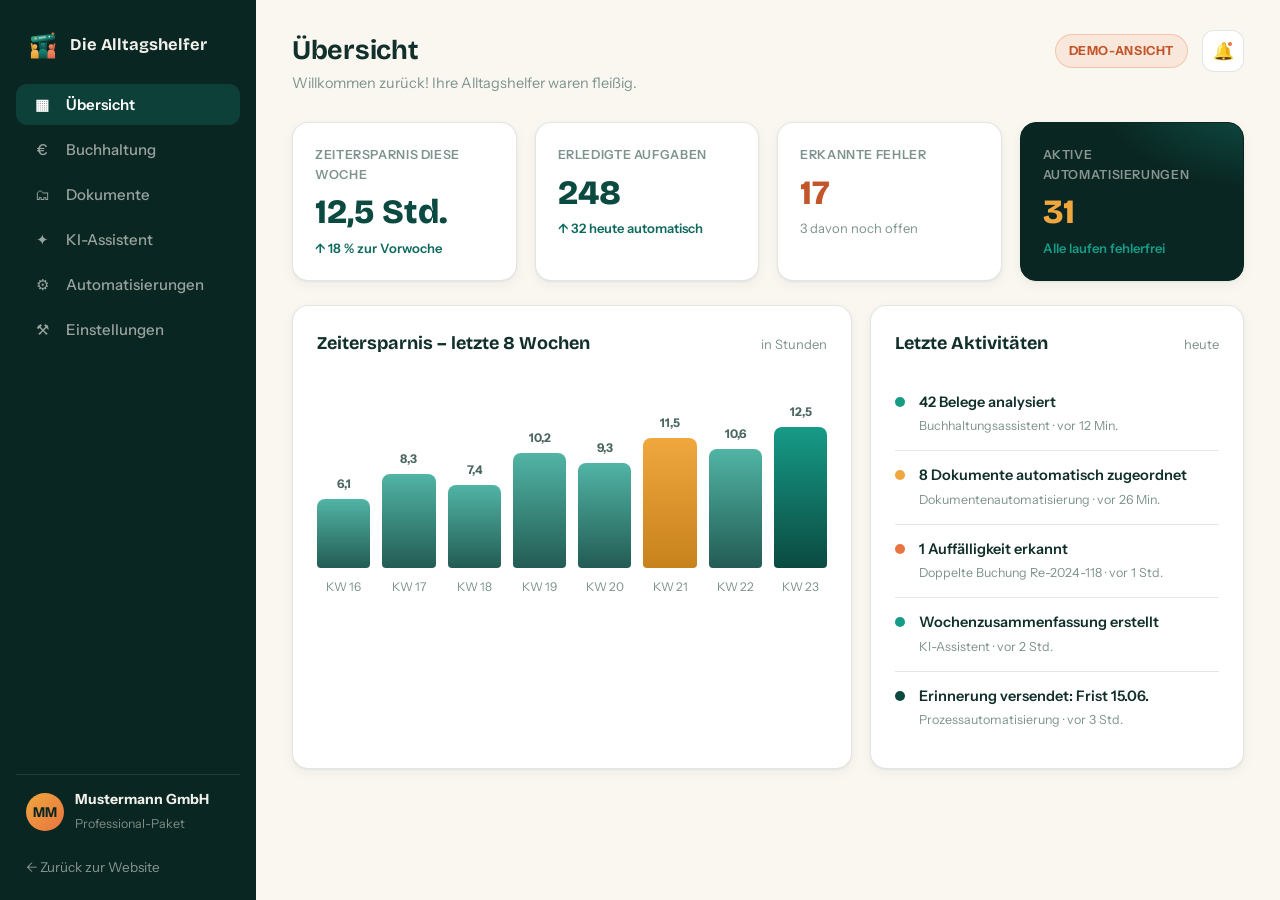
==== dashboard.html @ 6a80e9d3 "Initial commit: Premium-Website Die Alltagshelfer Landingpage (Hero, 4 Module, Branchen, Preise, Kon" ====
<!DOCTYPE html>
<html lang="de">
<head>
  <meta charset="UTF-8">
  <meta name="viewport" content="width=device-width, initial-scale=1.0">
  <title>Kundenbereich – Die Alltagshelfer</title>
  <meta name="description" content="Demo des Kundenbereichs von Die Alltagshelfer: Zeitersparnis, erledigte Aufgaben, erkannte Fehler und aktive Automatisierungen auf einen Blick.">
  <meta name="robots" content="noindex">
  <link rel="icon" type="image/svg+xml" href="assets/app-icon.svg">
  <link rel="preconnect" href="https://fonts.googleapis.com">
  <link rel="preconnect" href="https://fonts.gstatic.com" crossorigin>
  <link href="https://fonts.googleapis.com/css2?family=Bricolage+Grotesque:opsz,wght@12..96,400;12..96,600;12..96,700;12..96,800&family=Instrument+Sans:ital,wght@0,400;0,500;0,600;0,700;1,400&display=swap" rel="stylesheet">
  <link rel="stylesheet" href="css/dashboard.css">
</head>
<body>

  <div class="app">
    <!-- ====== SIDEBAR ====== -->
    <aside class="sidebar">
      <a href="index.html" class="sb-logo">
        <img src="assets/logo.svg" alt="Die Alltagshelfer Logo">
        <span>Die Alltagshelfer</span>
      </a>

      <nav class="sb-nav" aria-label="Dashboard-Navigation">
        <button class="sb-link active" data-view="uebersicht"><span class="sb-ic">▦</span> Übersicht</button>
        <button class="sb-link" data-view="buchhaltung"><span class="sb-ic">€</span> Buchhaltung</button>
        <button class="sb-link" data-view="dokumente"><span class="sb-ic">🗂</span> Dokumente</button>
        <button class="sb-link" data-view="assistent"><span class="sb-ic">✦</span> KI-Assistent</button>
        <button class="sb-link" data-view="automatisierungen"><span class="sb-ic">⚙</span> Automatisierungen</button>
        <button class="sb-link" data-view="einstellungen"><span class="sb-ic">⚒</span> Einstellungen</button>
      </nav>

      <div class="sb-footer">
        <div class="sb-user">
          <span class="sb-avatar">MM</span>
          <div>
            <strong>Mustermann GmbH</strong>
            <small>Professional-Paket</small>
          </div>
        </div>
        <a href="index.html" class="sb-back">← Zurück zur Website</a>
      </div>
    </aside>

    <!-- ====== MAIN ====== -->
    <main class="main">
      <header class="topbar">
        <div>
          <h1 id="viewTitle">Übersicht</h1>
          <p class="topbar-sub">Willkommen zurück! Ihre Alltagshelfer waren fleißig.</p>
        </div>
        <div class="topbar-right">
          <span class="demo-badge">Demo-Ansicht</span>
          <button class="btn-icon" title="Benachrichtigungen">🔔<i class="notif-dot"></i></button>
        </div>
      </header>

      <!-- ===== VIEW: ÜBERSICHT ===== -->
      <section class="view active" id="view-uebersicht">
        <div class="stats-grid">
          <div class="stat-card">
            <div class="stat-label">Zeitersparnis diese Woche</div>
            <div class="stat-value" data-count="12.5" data-decimals="1" data-suffix=" Std.">0 Std.</div>
            <div class="stat-trend up">↑ 18 % zur Vorwoche</div>
          </div>
          <div class="stat-card">
            <div class="stat-label">Erledigte Aufgaben</div>
            <div class="stat-value" data-count="248" data-suffix="">0</div>
            <div class="stat-trend up">↑ 32 heute automatisch</div>
          </div>
          <div class="stat-card">
            <div class="stat-label">Erkannte Fehler</div>
            <div class="stat-value warn" data-count="17" data-suffix="">0</div>
            <div class="stat-trend">3 davon noch offen</div>
          </div>
          <div class="stat-card dark">
            <div class="stat-label">Aktive Automatisierungen</div>
            <div class="stat-value" data-count="31" data-suffix="">0</div>
            <div class="stat-trend up">Alle laufen fehlerfrei</div>
          </div>
        </div>

        <div class="panel-grid">
          <div class="panel">
            <div class="panel-head">
              <h2>Zeitersparnis – letzte 8 Wochen</h2>
              <span class="panel-meta">in Stunden</span>
            </div>
            <div class="chart" role="img" aria-label="Balkendiagramm der wöchentlichen Zeitersparnis">
              <div class="chart-bar" style="--h: 38%"><span>6,1</span></div>
              <div class="chart-bar" style="--h: 52%"><span>8,3</span></div>
              <div class="chart-bar" style="--h: 46%"><span>7,4</span></div>
              <div class="chart-bar" style="--h: 64%"><span>10,2</span></div>
              <div class="chart-bar" style="--h: 58%"><span>9,3</span></div>
              <div class="chart-bar accent" style="--h: 72%"><span>11,5</span></div>
              <div class="chart-bar" style="--h: 66%"><span>10,6</span></div>
              <div class="chart-bar strong" style="--h: 78%"><span>12,5</span></div>
            </div>
            <div class="chart-labels">
              <span>KW 16</span><span>KW 17</span><span>KW 18</span><span>KW 19</span>
              <span>KW 20</span><span>KW 21</span><span>KW 22</span><span>KW 23</span>
            </div>
          </div>

          <div class="panel">
            <div class="panel-head">
              <h2>Letzte Aktivitäten</h2>
              <span class="panel-meta">heute</span>
            </div>
            <ul class="activity">
              <li><i class="a-dot teal"></i><div><strong>42 Belege analysiert</strong><small>Buchhaltungsassistent · vor 12 Min.</small></div></li>
              <li><i class="a-dot amber"></i><div><strong>8 Dokumente automatisch zugeordnet</strong><small>Dokumentenautomatisierung · vor 26 Min.</small></div></li>
              <li><i class="a-dot coral"></i><div><strong>1 Auffälligkeit erkannt</strong><small>Doppelte Buchung Re-2024-118 · vor 1 Std.</small></div></li>
              <li><i class="a-dot teal"></i><div><strong>Wochenzusammenfassung erstellt</strong><small>KI-Assistent · vor 2 Std.</small></div></li>
              <li><i class="a-dot deep"></i><div><strong>Erinnerung versendet: Frist 15.06.</strong><small>Prozessautomatisierung · vor 3 Std.</small></div></li>
            </ul>
          </div>
        </div>
      </section>

      <!-- ===== VIEW: BUCHHALTUNG ===== -->
      <section class="view" id="view-buchhaltung">
        <div class="view-intro">
          <p>Ihr KI-Buchhaltungsassistent hat <strong>312 Buchungen</strong> analysiert. 3 Auffälligkeiten warten auf Ihre Prüfung.</p>
          <button class="btn-sm">CSV importieren</button>
        </div>
        <div class="panel">
          <div class="panel-head">
            <h2>Auffälligkeiten</h2>
            <span class="panel-meta">3 offen</span>
          </div>
          <table class="data-table">
            <thead>
              <tr><th>Beleg</th><th>Hinweis</th><th>Betrag</th><th>Status</th></tr>
            </thead>
            <tbody>
              <tr><td>Re-2024-118</td><td>Mögliche Doppelbuchung</td><td>1.240,00 €</td><td><span class="tag tag-coral">Offen</span></td></tr>
              <tr><td>Re-2024-097</td><td>Ungewöhnlich hoher Betrag</td><td>8.900,00 €</td><td><span class="tag tag-coral">Offen</span></td></tr>
              <tr><td>Beleg fehlt</td><td>Buchung ohne Belegzuordnung</td><td>312,50 €</td><td><span class="tag tag-amber">Prüfen</span></td></tr>
              <tr><td>Re-2024-101</td><td>Konto automatisch korrigiert</td><td>89,00 €</td><td><span class="tag tag-teal">Erledigt</span></td></tr>
              <tr><td>Re-2024-095</td><td>Skonto-Hinweis erstellt</td><td>2.150,00 €</td><td><span class="tag tag-teal">Erledigt</span></td></tr>
            </tbody>
          </table>
          <p class="panel-note">Hinweis: Unterstützung für Ihre Verwaltung – keine Steuerberatung. Export für den Steuerberater jederzeit möglich.</p>
        </div>
      </section>

      <!-- ===== VIEW: DOKUMENTE ===== -->
      <section class="view" id="view-dokumente">
        <div class="view-intro">
          <p><strong>1.842 Dokumente</strong> in der digitalen Ablage. 8 wurden heute automatisch zugeordnet.</p>
          <button class="btn-sm">Dokument hochladen</button>
        </div>
        <div class="panel">
          <div class="panel-head">
            <h2>Zuletzt verarbeitet</h2>
            <span class="panel-meta">automatisch sortiert</span>
          </div>
          <table class="data-table">
            <thead>
              <tr><th>Dokument</th><th>Kategorie</th><th>Eingang</th><th>Erinnerung</th></tr>
            </thead>
            <tbody>
              <tr><td>📄 Rechnung_Stadtwerke_Mai.pdf</td><td><span class="tag tag-teal">Rechnung</span></td><td>heute, 09:12</td><td>Zahlung bis 24.06.</td></tr>
              <tr><td>📄 Vertrag_Wartung_2026.pdf</td><td><span class="tag tag-amber">Vertrag</span></td><td>heute, 08:45</td><td>Kündigungsfrist 30.09.</td></tr>
              <tr><td>📄 Angebot_Mueller_GmbH.pdf</td><td><span class="tag tag-deep">Angebot</span></td><td>gestern</td><td>Nachfassen am 18.06.</td></tr>
              <tr><td>📄 Lieferschein_4471.pdf</td><td><span class="tag tag-teal">Lieferschein</span></td><td>gestern</td><td>–</td></tr>
            </tbody>
          </table>
        </div>
      </section>

      <!-- ===== VIEW: KI-ASSISTENT ===== -->
      <section class="view" id="view-assistent">
        <div class="panel chat-panel">
          <div class="panel-head">
            <h2>KI-Unternehmensassistent</h2>
            <span class="panel-meta online">● online</span>
          </div>
          <div class="chat" id="chatLog">
            <div class="msg bot">Guten Morgen! Ich habe Ihre Wochenzusammenfassung vorbereitet. Womit kann ich helfen?</div>
            <div class="msg user">Wie viele offene Rechnungen haben wir aktuell?</div>
            <div class="msg bot">Aktuell sind <strong>7 Rechnungen offen</strong> mit einem Gesamtbetrag von <strong>14.230 €</strong>. Zwei davon überschreiten das Zahlungsziel diese Woche – soll ich Erinnerungen vorbereiten?</div>
          </div>
          <form class="chat-input" id="chatForm">
            <input type="text" id="chatText" placeholder="Frage stellen, z. B. „Fasse die Woche zusammen“ …" autocomplete="off">
            <button type="submit" class="btn-sm">Senden</button>
          </form>
        </div>
      </section>

      <!-- ===== VIEW: AUTOMATISIERUNGEN ===== -->
      <section class="view" id="view-automatisierungen">
        <div class="view-intro">
          <p><strong>31 Automatisierungen aktiv.</strong> Zuletzt ausgeführt: vor 4 Minuten.</p>
          <button class="btn-sm">Neue Automatisierung</button>
        </div>
        <div class="panel">
          <ul class="auto-list">
            <li>
              <div><strong>Eingangsrechnungen erfassen &amp; zuordnen</strong><small>läuft täglich, 6:00 Uhr · zuletzt: 42 Belege</small></div>
              <button class="switch on" role="switch" aria-checked="true" aria-label="Automatisierung umschalten"></button>
            </li>
            <li>
              <div><strong>Zahlungserinnerungen vorbereiten</strong><small>läuft wöchentlich, montags · zuletzt: 3 Entwürfe</small></div>
              <button class="switch on" role="switch" aria-checked="true" aria-label="Automatisierung umschalten"></button>
            </li>
            <li>
              <div><strong>Wochenbericht für Geschäftsführung</strong><small>läuft freitags, 16:00 Uhr</small></div>
              <button class="switch on" role="switch" aria-checked="true" aria-label="Automatisierung umschalten"></button>
            </li>
            <li>
              <div><strong>Fristen-Überwachung Verträge</strong><small>läuft täglich · nächste Frist: 24.06.</small></div>
              <button class="switch on" role="switch" aria-checked="true" aria-label="Automatisierung umschalten"></button>
            </li>
            <li>
              <div><strong>Urlaubsanträge vorsortieren</strong><small>pausiert</small></div>
              <button class="switch" role="switch" aria-checked="false" aria-label="Automatisierung umschalten"></button>
            </li>
          </ul>
        </div>
      </section>

      <!-- ===== VIEW: EINSTELLUNGEN ===== -->
      <section class="view" id="view-einstellungen">
        <div class="panel">
          <div class="panel-head"><h2>Konto &amp; Paket</h2></div>
          <div class="settings-rows">
            <div class="s-row"><span>Unternehmen</span><strong>Mustermann GmbH</strong></div>
            <div class="s-row"><span>Paket</span><strong>Professional · 299 €/Monat</strong></div>
            <div class="s-row"><span>Nutzer</span><strong>4 von 10 aktiv</strong></div>
            <div class="s-row"><span>Datenstandort</span><strong>Deutschland 🇩🇪</strong></div>
            <div class="s-row"><span>Benachrichtigungen</span><strong>E-Mail, täglich 8:00 Uhr</strong></div>
          </div>
          <p class="panel-note">Dies ist eine Demo-Ansicht. In der echten Anwendung verwalten Sie hier Nutzer, Rechnungen und Integrationen.</p>
        </div>
      </section>
    </main>
  </div>

  <script src="js/dashboard.js"></script>
</body>
</html>
---- css/dashboard.css ----
/* ============================================================
   DIE ALLTAGSHELFER — Kundenbereich (Dashboard-Demo)
   ============================================================ */

:root {
  --paper: #FAF7F1;
  --paper-2: #F2EDE4;
  --card: #FFFFFF;
  --ink: #12302B;
  --ink-soft: #4A6660;
  --ink-faint: #7E938E;
  --teal: #0F6A5E;
  --teal-bright: #169B87;
  --teal-deep: #0B4A41;
  --dark: #0A2622;
  --dark-2: #0E332D;
  --amber: #EFA73E;
  --coral: #E8743F;
  --line: rgba(18, 48, 43, 0.12);
  --font-display: "Bricolage Grotesque", Georgia, serif;
  --font-body: "Instrument Sans", "Segoe UI", sans-serif;
  --radius: 16px;
  --shadow-sm: 0 1px 2px rgba(18,48,43,0.06), 0 4px 12px rgba(18,48,43,0.05);
}

* { margin: 0; padding: 0; box-sizing: border-box; }

body {
  font-family: var(--font-body);
  background: var(--paper);
  color: var(--ink);
  font-size: 15.5px;
  line-height: 1.55;
  -webkit-font-smoothing: antialiased;
}

img, svg { display: block; max-width: 100%; }
a { color: inherit; text-decoration: none; }
button { font-family: inherit; cursor: pointer; }

.app {
  display: grid;
  grid-template-columns: 256px 1fr;
  min-height: 100vh;
}

/* ---------- Sidebar ---------- */
.sidebar {
  background: var(--dark);
  color: #F2F0EA;
  display: flex;
  flex-direction: column;
  padding: 22px 16px;
  position: sticky;
  top: 0;
  height: 100vh;
}
.sb-logo {
  display: flex;
  align-items: center;
  gap: 10px;
  font-family: var(--font-display);
  font-weight: 700;
  font-size: 16.5px;
  padding: 6px 10px 22px;
}
.sb-logo img { width: 34px; height: 34px; }

.sb-nav { display: flex; flex-direction: column; gap: 4px; }
.sb-link {
  display: flex;
  align-items: center;
  gap: 12px;
  width: 100%;
  text-align: left;
  background: none;
  border: none;
  color: rgba(242, 240, 234, 0.62);
  font-size: 15px;
  font-weight: 500;
  padding: 11px 14px;
  border-radius: 11px;
  transition: background 0.2s ease, color 0.2s ease;
}
.sb-link:hover { background: rgba(255,255,255,0.06); color: #F2F0EA; }
.sb-link.active {
  background: rgba(22, 155, 135, 0.22);
  color: #FFFFFF;
  font-weight: 600;
}
.sb-ic {
  width: 24px;
  display: inline-flex;
  justify-content: center;
  font-size: 15px;
  flex: none;
}

.sb-footer { margin-top: auto; }
.sb-user {
  display: flex;
  align-items: center;
  gap: 11px;
  padding: 14px 10px;
  border-top: 1px solid rgba(255,255,255,0.10);
}
.sb-avatar {
  width: 38px; height: 38px;
  border-radius: 50%;
  background: linear-gradient(135deg, var(--amber), var(--coral));
  color: var(--dark);
  font-weight: 700;
  font-size: 13.5px;
  display: flex;
  align-items: center;
  justify-content: center;
  flex: none;
}
.sb-user strong { display: block; font-size: 14px; }
.sb-user small { color: rgba(242,240,234,0.5); font-size: 12.5px; }
.sb-back {
  display: block;
  font-size: 13.5px;
  color: rgba(242,240,234,0.55);
  padding: 8px 10px 0;
  transition: color 0.2s;
}
.sb-back:hover { color: var(--amber); }

/* ---------- Main / Topbar ---------- */
.main { padding: 30px 36px 48px; min-width: 0; }
.topbar {
  display: flex;
  justify-content: space-between;
  align-items: flex-start;
  gap: 20px;
  margin-bottom: 28px;
}
.topbar h1 {
  font-family: var(--font-display);
  font-size: 27px;
  font-weight: 700;
  letter-spacing: -0.01em;
}
.topbar-sub { color: var(--ink-faint); font-size: 14.5px; }
.topbar-right { display: flex; align-items: center; gap: 14px; }
.demo-badge {
  font-size: 12.5px;
  font-weight: 700;
  letter-spacing: 0.05em;
  text-transform: uppercase;
  color: #C2552A;
  background: rgba(232, 116, 63, 0.12);
  border: 1px solid rgba(232, 116, 63, 0.30);
  padding: 6px 13px;
  border-radius: 999px;
}
.btn-icon {
  position: relative;
  width: 42px; height: 42px;
  border-radius: 12px;
  border: 1px solid var(--line);
  background: var(--card);
  font-size: 17px;
}
.notif-dot {
  position: absolute;
  top: 9px; right: 9px;
  width: 8px; height: 8px;
  border-radius: 50%;
  background: var(--coral);
  border: 2px solid #fff;
}

/* ---------- Views ---------- */
.view { display: none; animation: view-in 0.35s ease; }
.view.active { display: block; }
@keyframes view-in {
  from { opacity: 0; transform: translateY(10px); }
  to { opacity: 1; transform: none; }
}

.view-intro {
  display: flex;
  justify-content: space-between;
  align-items: center;
  gap: 18px;
  flex-wrap: wrap;
  margin-bottom: 20px;
  color: var(--ink-soft);
}
.btn-sm {
  background: linear-gradient(135deg, var(--teal-bright), var(--teal-deep));
  color: #fff;
  border: none;
  font-size: 14px;
  font-weight: 600;
  padding: 10px 20px;
  border-radius: 999px;
  transition: transform 0.2s ease, box-shadow 0.2s ease;
}
.btn-sm:hover { transform: translateY(-1px); box-shadow: 0 6px 18px rgba(11,74,65,0.3); }

/* ---------- Stat-Karten ---------- */
.stats-grid {
  display: grid;
  grid-template-columns: repeat(4, 1fr);
  gap: 18px;
  margin-bottom: 24px;
}
.stat-card {
  background: var(--card);
  border: 1px solid var(--line);
  border-radius: var(--radius);
  padding: 22px;
  box-shadow: var(--shadow-sm);
}
.stat-card.dark {
  background: radial-gradient(280px 160px at 110% -20%, rgba(22,155,135,0.4), transparent 60%), var(--dark);
  border-color: var(--dark);
  color: #F2F0EA;
}
.stat-label {
  font-size: 12.5px;
  font-weight: 600;
  letter-spacing: 0.05em;
  text-transform: uppercase;
  color: var(--ink-faint);
  margin-bottom: 10px;
}
.stat-card.dark .stat-label { color: rgba(242,240,234,0.55); }
.stat-value {
  font-family: var(--font-display);
  font-size: 34px;
  font-weight: 800;
  color: var(--teal-deep);
  line-height: 1.05;
}
.stat-card.dark .stat-value { color: var(--amber); }
.stat-value.warn { color: #C2552A; }
.stat-trend { font-size: 13px; color: var(--ink-faint); margin-top: 8px; }
.stat-trend.up { color: var(--teal); font-weight: 600; }
.stat-card.dark .stat-trend.up { color: var(--teal-bright); }

/* ---------- Panels ---------- */
.panel-grid {
  display: grid;
  grid-template-columns: 1.5fr 1fr;
  gap: 18px;
}
.panel {
  background: var(--card);
  border: 1px solid var(--line);
  border-radius: var(--radius);
  padding: 24px;
  box-shadow: var(--shadow-sm);
}
.panel-head {
  display: flex;
  justify-content: space-between;
  align-items: baseline;
  gap: 16px;
  margin-bottom: 20px;
}
.panel-head h2 {
  font-family: var(--font-display);
  font-size: 18px;
  font-weight: 700;
}
.panel-meta { font-size: 13px; color: var(--ink-faint); }
.panel-meta.online { color: var(--teal); font-weight: 600; }
.panel-note {
  font-size: 12.5px;
  color: var(--ink-faint);
  margin-top: 16px;
  padding-top: 14px;
  border-top: 1px dashed var(--line);
}

/* ---------- Chart ---------- */
.chart {
  display: flex;
  align-items: flex-end;
  gap: 12px;
  height: 190px;
  padding-top: 10px;
}
.chart-bar {
  flex: 1;
  height: var(--h);
  background: linear-gradient(180deg, rgba(22,155,135,0.75), rgba(11,74,65,0.9));
  border-radius: 8px 8px 4px 4px;
  position: relative;
  transform-origin: bottom;
  animation: bar-grow 0.8s cubic-bezier(.22,1,.36,1) backwards;
  transition: filter 0.2s ease;
}
.chart-bar:hover { filter: brightness(1.12); }
.chart-bar:nth-child(2) { animation-delay: 0.06s; }
.chart-bar:nth-child(3) { animation-delay: 0.12s; }
.chart-bar:nth-child(4) { animation-delay: 0.18s; }
.chart-bar:nth-child(5) { animation-delay: 0.24s; }
.chart-bar:nth-child(6) { animation-delay: 0.30s; }
.chart-bar:nth-child(7) { animation-delay: 0.36s; }
.chart-bar:nth-child(8) { animation-delay: 0.42s; }
.chart-bar.accent { background: linear-gradient(180deg, var(--amber), #C8821C); }
.chart-bar.strong { background: linear-gradient(180deg, var(--teal-bright), var(--teal-deep)); }
@keyframes bar-grow { from { transform: scaleY(0); } }
.chart-bar span {
  position: absolute;
  top: -24px;
  left: 50%;
  transform: translateX(-50%);
  font-size: 12px;
  font-weight: 700;
  color: var(--ink-soft);
}
.chart-labels {
  display: flex;
  gap: 12px;
  margin-top: 10px;
}
.chart-labels span {
  flex: 1;
  text-align: center;
  font-size: 12px;
  color: var(--ink-faint);
}

/* ---------- Aktivitäten ---------- */
.activity { list-style: none; display: flex; flex-direction: column; }
.activity li {
  display: flex;
  gap: 14px;
  align-items: flex-start;
  padding: 13px 0;
}
.activity li + li { border-top: 1px solid var(--line); }
.a-dot {
  width: 10px; height: 10px;
  border-radius: 50%;
  margin-top: 6px;
  flex: none;
}
.a-dot.teal { background: var(--teal-bright); }
.a-dot.amber { background: var(--amber); }
.a-dot.coral { background: var(--coral); }
.a-dot.deep { background: var(--teal-deep); }
.activity strong { display: block; font-size: 14.5px; font-weight: 600; }
.activity small { color: var(--ink-faint); font-size: 12.5px; }

/* ---------- Tabellen ---------- */
.data-table {
  width: 100%;
  border-collapse: collapse;
  font-size: 14.5px;
}
.data-table th {
  text-align: left;
  font-size: 12px;
  font-weight: 700;
  letter-spacing: 0.06em;
  text-transform: uppercase;
  color: var(--ink-faint);
  padding: 0 14px 12px 0;
  border-bottom: 1px solid var(--line);
}
.data-table td {
  padding: 13px 14px 13px 0;
  border-bottom: 1px solid var(--line);
  color: var(--ink-soft);
}
.data-table tr:last-child td { border-bottom: none; }
.data-table td:first-child { font-weight: 600; color: var(--ink); }
.tag {
  font-size: 12px;
  font-weight: 700;
  padding: 4px 11px;
  border-radius: 999px;
  white-space: nowrap;
}
.tag-teal { background: rgba(15,106,94,0.10); color: var(--teal); }
.tag-amber { background: rgba(239,167,62,0.16); color: #B0741A; }
.tag-coral { background: rgba(232,116,63,0.13); color: #C2552A; }
.tag-deep { background: rgba(10,38,34,0.08); color: var(--dark-2); }

/* ---------- Chat ---------- */
.chat-panel { max-width: 760px; }
.chat {
  display: flex;
  flex-direction: column;
  gap: 12px;
  min-height: 280px;
  max-height: 420px;
  overflow-y: auto;
  padding: 4px 2px 16px;
}
.msg {
  max-width: 82%;
  padding: 12px 17px;
  border-radius: 16px;
  font-size: 14.5px;
  animation: view-in 0.3s ease;
}
.msg.bot {
  background: var(--paper-2);
  border: 1px solid var(--line);
  border-bottom-left-radius: 5px;
  align-self: flex-start;
}
.msg.user {
  background: linear-gradient(135deg, var(--teal-bright), var(--teal-deep));
  color: #fff;
  border-bottom-right-radius: 5px;
  align-self: flex-end;
}
.chat-input {
  display: flex;
  gap: 10px;
  padding-top: 14px;
  border-top: 1px solid var(--line);
}
.chat-input input {
  flex: 1;
  font-family: var(--font-body);
  font-size: 14.5px;
  padding: 12px 16px;
  border: 1.5px solid var(--line);
  border-radius: 999px;
  background: var(--paper);
  outline: none;
  transition: border-color 0.2s, box-shadow 0.2s;
}
.chat-input input:focus {
  border-color: var(--teal);
  box-shadow: 0 0 0 4px rgba(15,106,94,0.10);
}

/* ---------- Automatisierungen ---------- */
.auto-list { list-style: none; }
.auto-list li {
  display: flex;
  justify-content: space-between;
  align-items: center;
  gap: 18px;
  padding: 16px 0;
}
.auto-list li + li { border-top: 1px solid var(--line); }
.auto-list strong { display: block; font-size: 15px; }
.auto-list small { color: var(--ink-faint); font-size: 13px; }
.switch {
  width: 46px; height: 26px;
  border-radius: 999px;
  border: none;
  background: var(--line);
  position: relative;
  flex: none;
  transition: background 0.25s ease;
}
.switch::after {
  content: "";
  position: absolute;
  top: 3px; left: 3px;
  width: 20px; height: 20px;
  border-radius: 50%;
  background: #fff;
  box-shadow: 0 1px 4px rgba(0,0,0,0.25);
  transition: transform 0.25s cubic-bezier(.34,1.56,.64,1);
}
.switch.on { background: var(--teal-bright); }
.switch.on::after { transform: translateX(20px); }

/* ---------- Einstellungen ---------- */
.settings-rows { display: flex; flex-direction: column; }
.s-row {
  display: flex;
  justify-content: space-between;
  gap: 20px;
  padding: 14px 0;
  font-size: 15px;
}
.s-row + .s-row { border-top: 1px solid var(--line); }
.s-row span { color: var(--ink-faint); }

/* ---------- Responsive ---------- */
@media (max-width: 980px) {
  .stats-grid { grid-template-columns: 1fr 1fr; }
  .panel-grid { grid-template-columns: 1fr; }
}
@media (max-width: 760px) {
  .app { grid-template-columns: 1fr; }
  .sidebar {
    position: static;
    height: auto;
    flex-direction: row;
    align-items: center;
    flex-wrap: wrap;
    gap: 6px;
    padding: 14px;
  }
  .sb-logo { padding: 0 8px 0 0; }
  .sb-logo span { display: none; }
  .sb-nav {
    flex-direction: row;
    flex-wrap: wrap;
    gap: 4px;
  }
  .sb-link { padding: 8px 12px; font-size: 13.5px; }
  .sb-ic { display: none; }
  .sb-footer { display: none; }
  .main { padding: 22px 16px 40px; }
  .stats-grid { grid-template-columns: 1fr; }
  .chart { gap: 6px; height: 150px; }
  .chart-bar span { font-size: 10px; }
  .data-table { font-size: 13px; }
  .data-table th, .data-table td { padding-right: 8px; }
}
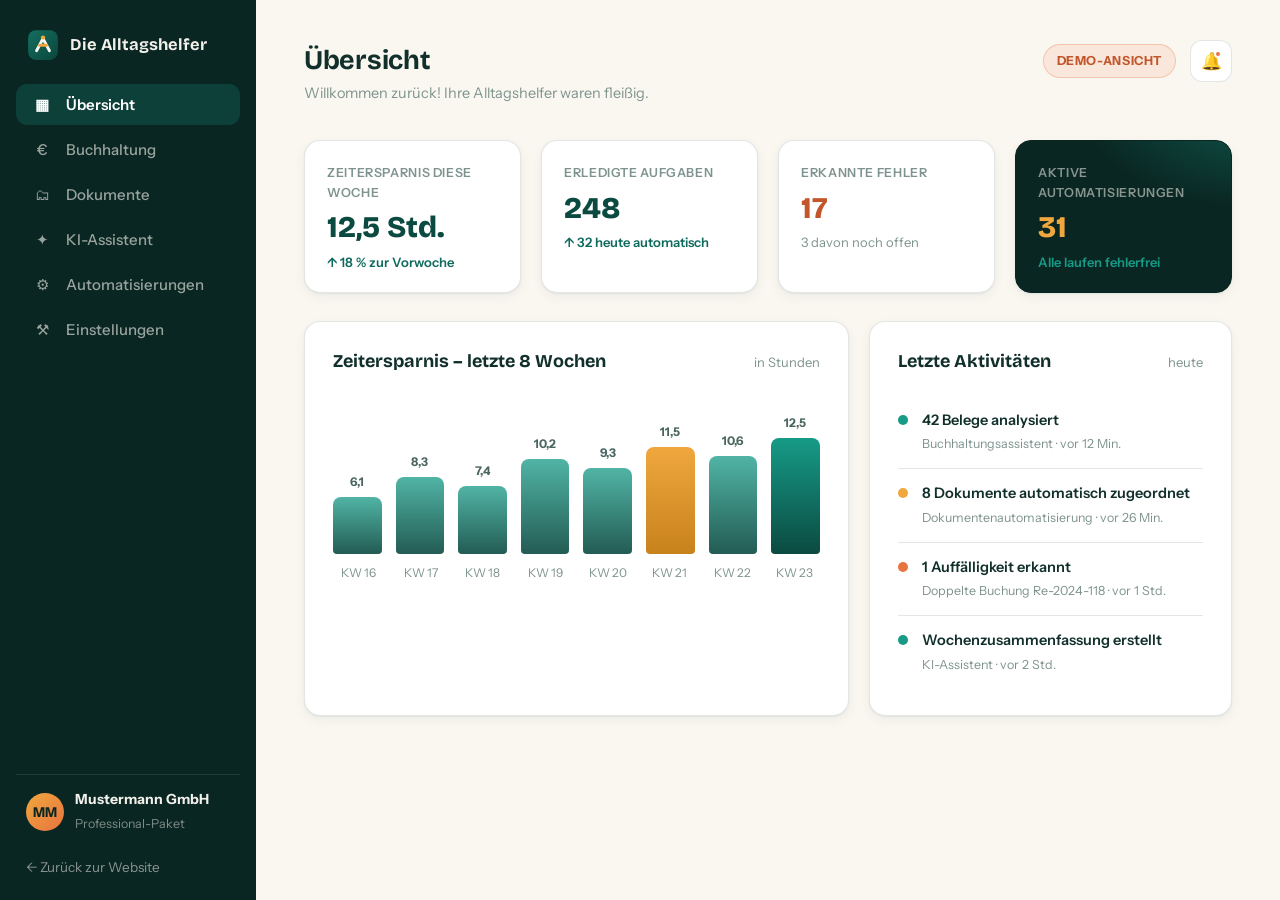
==== commit 57f9adea: "Logo seriöser (V1 Aufstieg) + Dashboard luftiger - Neues ikonisches Logo: aufsteigende A-Form mit go" ====
--- a/dashboard.html
+++ b/dashboard.html
@@ -113,7 +113,6 @@
               <li><i class="a-dot amber"></i><div><strong>8 Dokumente automatisch zugeordnet</strong><small>Dokumentenautomatisierung · vor 26 Min.</small></div></li>
               <li><i class="a-dot coral"></i><div><strong>1 Auffälligkeit erkannt</strong><small>Doppelte Buchung Re-2024-118 · vor 1 Std.</small></div></li>
               <li><i class="a-dot teal"></i><div><strong>Wochenzusammenfassung erstellt</strong><small>KI-Assistent · vor 2 Std.</small></div></li>
-              <li><i class="a-dot deep"></i><div><strong>Erinnerung versendet: Frist 15.06.</strong><small>Prozessautomatisierung · vor 3 Std.</small></div></li>
             </ul>
           </div>
         </div>
--- a/css/dashboard.css
+++ b/css/dashboard.css
@@ -128,13 +128,14 @@
 .sb-back:hover { color: var(--amber); }
 
 /* ---------- Main / Topbar ---------- */
-.main { padding: 30px 36px 48px; min-width: 0; }
+.main { padding: 40px 48px 64px; min-width: 0; }
+.main > * { max-width: 1080px; margin-inline: auto; }
 .topbar {
   display: flex;
   justify-content: space-between;
   align-items: flex-start;
   gap: 20px;
-  margin-bottom: 28px;
+  margin-bottom: 36px;
 }
 .topbar h1 {
   font-family: var(--font-display);
@@ -205,14 +206,14 @@
 .stats-grid {
   display: grid;
   grid-template-columns: repeat(4, 1fr);
-  gap: 18px;
-  margin-bottom: 24px;
+  gap: 20px;
+  margin-bottom: 28px;
 }
 .stat-card {
   background: var(--card);
   border: 1px solid var(--line);
   border-radius: var(--radius);
-  padding: 22px;
+  padding: 22px 22px 20px;
   box-shadow: var(--shadow-sm);
 }
 .stat-card.dark {
@@ -231,7 +232,7 @@
 .stat-card.dark .stat-label { color: rgba(242,240,234,0.55); }
 .stat-value {
   font-family: var(--font-display);
-  font-size: 34px;
+  font-size: 30px;
   font-weight: 800;
   color: var(--teal-deep);
   line-height: 1.05;
@@ -246,13 +247,13 @@
 .panel-grid {
   display: grid;
   grid-template-columns: 1.5fr 1fr;
-  gap: 18px;
+  gap: 20px;
 }
 .panel {
   background: var(--card);
   border: 1px solid var(--line);
   border-radius: var(--radius);
-  padding: 24px;
+  padding: 26px 28px;
   box-shadow: var(--shadow-sm);
 }
 .panel-head {
@@ -281,8 +282,8 @@
 .chart {
   display: flex;
   align-items: flex-end;
-  gap: 12px;
-  height: 190px;
+  gap: 14px;
+  height: 158px;
   padding-top: 10px;
 }
 .chart-bar {
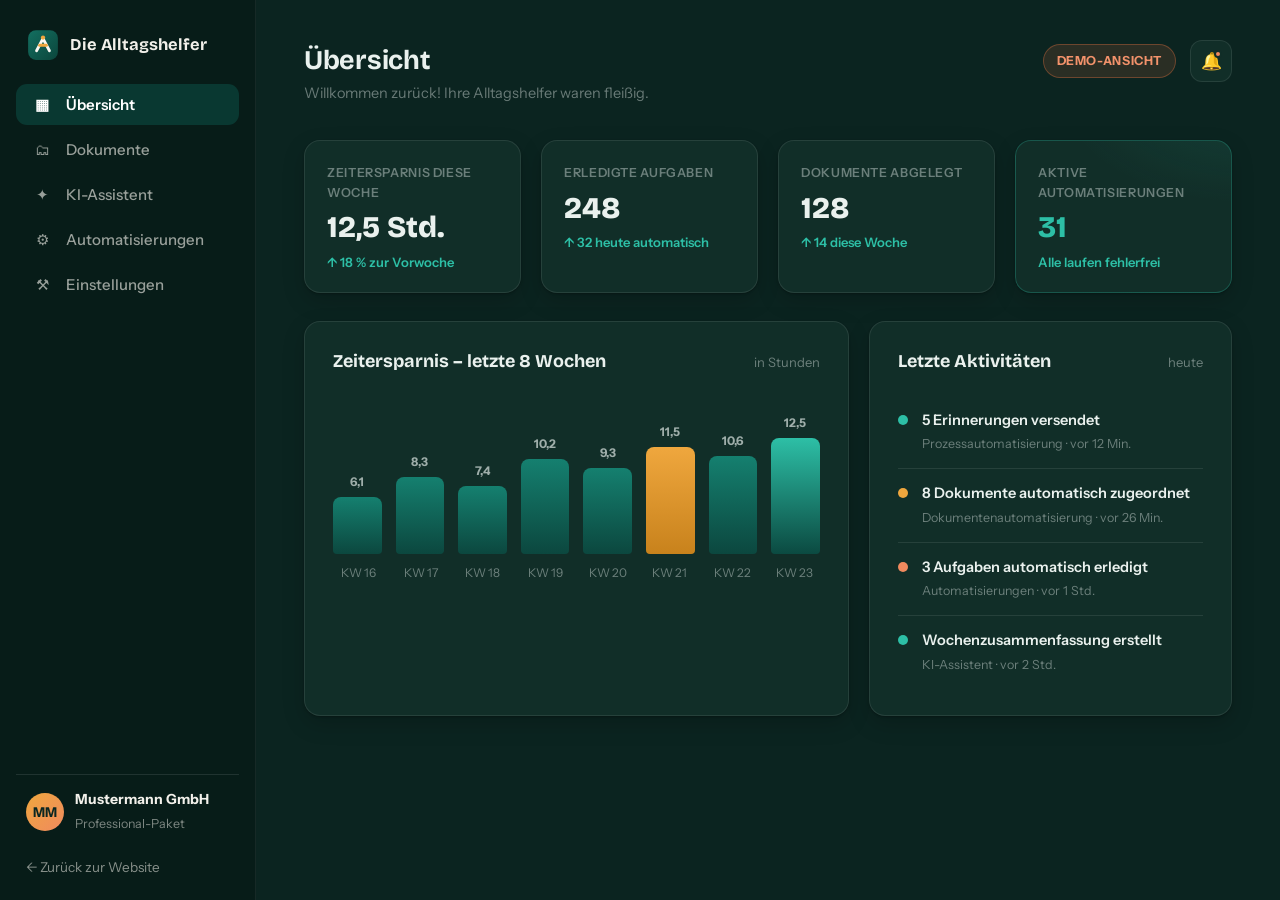
==== commit fa9bd2ad: "Buchhaltung aus dem Login-Dashboard entfernt - Buchhaltungs-Navigation und -Ansicht entfernt - Ueber" ====
--- a/dashboard.html
+++ b/dashboard.html
@@ -24,7 +24,6 @@
 
       <nav class="sb-nav" aria-label="Dashboard-Navigation">
         <button class="sb-link active" data-view="uebersicht"><span class="sb-ic">▦</span> Übersicht</button>
-        <button class="sb-link" data-view="buchhaltung"><span class="sb-ic">€</span> Buchhaltung</button>
         <button class="sb-link" data-view="dokumente"><span class="sb-ic">🗂</span> Dokumente</button>
         <button class="sb-link" data-view="assistent"><span class="sb-ic">✦</span> KI-Assistent</button>
         <button class="sb-link" data-view="automatisierungen"><span class="sb-ic">⚙</span> Automatisierungen</button>
@@ -70,9 +69,9 @@
             <div class="stat-trend up">↑ 32 heute automatisch</div>
           </div>
           <div class="stat-card">
-            <div class="stat-label">Erkannte Fehler</div>
-            <div class="stat-value warn" data-count="17" data-suffix="">0</div>
-            <div class="stat-trend">3 davon noch offen</div>
+            <div class="stat-label">Dokumente abgelegt</div>
+            <div class="stat-value" data-count="128" data-suffix="">0</div>
+            <div class="stat-trend up">↑ 14 diese Woche</div>
           </div>
           <div class="stat-card dark">
             <div class="stat-label">Aktive Automatisierungen</div>
@@ -109,39 +108,12 @@
               <span class="panel-meta">heute</span>
             </div>
             <ul class="activity">
-              <li><i class="a-dot teal"></i><div><strong>42 Belege analysiert</strong><small>Buchhaltungsassistent · vor 12 Min.</small></div></li>
+              <li><i class="a-dot teal"></i><div><strong>5 Erinnerungen versendet</strong><small>Prozessautomatisierung · vor 12 Min.</small></div></li>
               <li><i class="a-dot amber"></i><div><strong>8 Dokumente automatisch zugeordnet</strong><small>Dokumentenautomatisierung · vor 26 Min.</small></div></li>
-              <li><i class="a-dot coral"></i><div><strong>1 Auffälligkeit erkannt</strong><small>Doppelte Buchung Re-2024-118 · vor 1 Std.</small></div></li>
+              <li><i class="a-dot coral"></i><div><strong>3 Aufgaben automatisch erledigt</strong><small>Automatisierungen · vor 1 Std.</small></div></li>
               <li><i class="a-dot teal"></i><div><strong>Wochenzusammenfassung erstellt</strong><small>KI-Assistent · vor 2 Std.</small></div></li>
             </ul>
           </div>
-        </div>
-      </section>
-
-      <!-- ===== VIEW: BUCHHALTUNG ===== -->
-      <section class="view" id="view-buchhaltung">
-        <div class="view-intro">
-          <p>Ihr KI-Buchhaltungsassistent hat <strong>312 Buchungen</strong> analysiert. 3 Auffälligkeiten warten auf Ihre Prüfung.</p>
-          <button class="btn-sm">CSV importieren</button>
-        </div>
-        <div class="panel">
-          <div class="panel-head">
-            <h2>Auffälligkeiten</h2>
-            <span class="panel-meta">3 offen</span>
-          </div>
-          <table class="data-table">
-            <thead>
-              <tr><th>Beleg</th><th>Hinweis</th><th>Betrag</th><th>Status</th></tr>
-            </thead>
-            <tbody>
-              <tr><td>Re-2024-118</td><td>Mögliche Doppelbuchung</td><td>1.240,00 €</td><td><span class="tag tag-coral">Offen</span></td></tr>
-              <tr><td>Re-2024-097</td><td>Ungewöhnlich hoher Betrag</td><td>8.900,00 €</td><td><span class="tag tag-coral">Offen</span></td></tr>
-              <tr><td>Beleg fehlt</td><td>Buchung ohne Belegzuordnung</td><td>312,50 €</td><td><span class="tag tag-amber">Prüfen</span></td></tr>
-              <tr><td>Re-2024-101</td><td>Konto automatisch korrigiert</td><td>89,00 €</td><td><span class="tag tag-teal">Erledigt</span></td></tr>
-              <tr><td>Re-2024-095</td><td>Skonto-Hinweis erstellt</td><td>2.150,00 €</td><td><span class="tag tag-teal">Erledigt</span></td></tr>
-            </tbody>
-          </table>
-          <p class="panel-note">Hinweis: Unterstützung für Ihre Verwaltung – keine Steuerberatung. Export für den Steuerberater jederzeit möglich.</p>
         </div>
       </section>
 
@@ -198,7 +170,7 @@
         <div class="panel">
           <ul class="auto-list">
             <li>
-              <div><strong>Eingangsrechnungen erfassen &amp; zuordnen</strong><small>läuft täglich, 6:00 Uhr · zuletzt: 42 Belege</small></div>
+              <div><strong>Dokumente erfassen &amp; zuordnen</strong><small>läuft täglich, 6:00 Uhr · zuletzt: 42 Dokumente</small></div>
               <button class="switch on" role="switch" aria-checked="true" aria-label="Automatisierung umschalten"></button>
             </li>
             <li>
--- a/css/dashboard.css
+++ b/css/dashboard.css
@@ -3,24 +3,26 @@
    ============================================================ */
 
 :root {
-  --paper: #FAF7F1;
-  --paper-2: #F2EDE4;
-  --card: #FFFFFF;
-  --ink: #12302B;
-  --ink-soft: #4A6660;
-  --ink-faint: #7E938E;
-  --teal: #0F6A5E;
-  --teal-bright: #169B87;
+  /* Dunkles Theme: Sidebar am dunkelsten -> Hintergrund -> Karten heller */
+  --sidebar: #071C18;
+  --paper: #0B2420;       /* Haupt-Hintergrund */
+  --paper-2: #14302A;     /* sekundäre Flächen / Hover */
+  --card: #112E28;        /* Karten */
+  --ink: #EAF1EE;         /* Haupttext hell */
+  --ink-soft: rgba(234,241,238,0.66);
+  --ink-faint: rgba(234,241,238,0.42);
+  --teal: #169B87;
+  --teal-bright: #2DBFA6;
   --teal-deep: #0B4A41;
   --dark: #0A2622;
   --dark-2: #0E332D;
   --amber: #EFA73E;
-  --coral: #E8743F;
-  --line: rgba(18, 48, 43, 0.12);
+  --coral: #F08A5E;
+  --line: rgba(255, 255, 255, 0.09);
   --font-display: "Bricolage Grotesque", Georgia, serif;
   --font-body: "Instrument Sans", "Segoe UI", sans-serif;
   --radius: 16px;
-  --shadow-sm: 0 1px 2px rgba(18,48,43,0.06), 0 4px 12px rgba(18,48,43,0.05);
+  --shadow-sm: 0 1px 2px rgba(0,0,0,0.25), 0 8px 22px rgba(0,0,0,0.18);
 }
 
 * { margin: 0; padding: 0; box-sizing: border-box; }
@@ -46,8 +48,9 @@
 
 /* ---------- Sidebar ---------- */
 .sidebar {
-  background: var(--dark);
+  background: var(--sidebar);
   color: #F2F0EA;
+  border-right: 1px solid rgba(255,255,255,0.06);
   display: flex;
   flex-direction: column;
   padding: 22px 16px;
@@ -150,9 +153,9 @@
   font-weight: 700;
   letter-spacing: 0.05em;
   text-transform: uppercase;
-  color: #C2552A;
-  background: rgba(232, 116, 63, 0.12);
-  border: 1px solid rgba(232, 116, 63, 0.30);
+  color: #F2926B;
+  background: rgba(232, 116, 63, 0.14);
+  border: 1px solid rgba(232, 116, 63, 0.35);
   padding: 6px 13px;
   border-radius: 999px;
 }
@@ -170,7 +173,7 @@
   width: 8px; height: 8px;
   border-radius: 50%;
   background: var(--coral);
-  border: 2px solid #fff;
+  border: 2px solid var(--card);
 }
 
 /* ---------- Views ---------- */
@@ -216,10 +219,12 @@
   padding: 22px 22px 20px;
   box-shadow: var(--shadow-sm);
 }
+/* dezenter Akzent für die hervorgehobene Karte (statt eigener Farbfläche) */
 .stat-card.dark {
-  background: radial-gradient(280px 160px at 110% -20%, rgba(22,155,135,0.4), transparent 60%), var(--dark);
-  border-color: var(--dark);
-  color: #F2F0EA;
+  background:
+    radial-gradient(320px 180px at 110% -30%, rgba(45,191,166,0.12), transparent 60%),
+    var(--card);
+  border-color: rgba(45,191,166,0.28);
 }
 .stat-label {
   font-size: 12.5px;
@@ -229,19 +234,17 @@
   color: var(--ink-faint);
   margin-bottom: 10px;
 }
-.stat-card.dark .stat-label { color: rgba(242,240,234,0.55); }
 .stat-value {
   font-family: var(--font-display);
   font-size: 30px;
   font-weight: 800;
-  color: var(--teal-deep);
+  color: var(--ink);
   line-height: 1.05;
 }
-.stat-card.dark .stat-value { color: var(--amber); }
-.stat-value.warn { color: #C2552A; }
+.stat-card.dark .stat-value { color: var(--teal-bright); }
+.stat-value.warn { color: var(--coral); }
 .stat-trend { font-size: 13px; color: var(--ink-faint); margin-top: 8px; }
-.stat-trend.up { color: var(--teal); font-weight: 600; }
-.stat-card.dark .stat-trend.up { color: var(--teal-bright); }
+.stat-trend.up { color: var(--teal-bright); font-weight: 600; }
 
 /* ---------- Panels ---------- */
 .panel-grid {
@@ -346,7 +349,7 @@
 .a-dot.teal { background: var(--teal-bright); }
 .a-dot.amber { background: var(--amber); }
 .a-dot.coral { background: var(--coral); }
-.a-dot.deep { background: var(--teal-deep); }
+.a-dot.deep { background: rgba(234,241,238,0.45); }
 .activity strong { display: block; font-size: 14.5px; font-weight: 600; }
 .activity small { color: var(--ink-faint); font-size: 12.5px; }
 
@@ -380,10 +383,10 @@
   border-radius: 999px;
   white-space: nowrap;
 }
-.tag-teal { background: rgba(15,106,94,0.10); color: var(--teal); }
-.tag-amber { background: rgba(239,167,62,0.16); color: #B0741A; }
-.tag-coral { background: rgba(232,116,63,0.13); color: #C2552A; }
-.tag-deep { background: rgba(10,38,34,0.08); color: var(--dark-2); }
+.tag-teal { background: rgba(45,191,166,0.16); color: #58D2BC; }
+.tag-amber { background: rgba(239,167,62,0.18); color: #F4C078; }
+.tag-coral { background: rgba(232,116,63,0.18); color: #F2926B; }
+.tag-deep { background: rgba(255,255,255,0.08); color: rgba(234,241,238,0.72); }
 
 /* ---------- Chat ---------- */
 .chat-panel { max-width: 760px; }
@@ -425,6 +428,7 @@
   flex: 1;
   font-family: var(--font-body);
   font-size: 14.5px;
+  color: var(--ink);
   padding: 12px 16px;
   border: 1.5px solid var(--line);
   border-radius: 999px;
@@ -432,9 +436,10 @@
   outline: none;
   transition: border-color 0.2s, box-shadow 0.2s;
 }
+.chat-input input::placeholder { color: var(--ink-faint); }
 .chat-input input:focus {
-  border-color: var(--teal);
-  box-shadow: 0 0 0 4px rgba(15,106,94,0.10);
+  border-color: var(--teal-bright);
+  box-shadow: 0 0 0 4px rgba(45,191,166,0.14);
 }
 
 /* ---------- Automatisierungen ---------- */
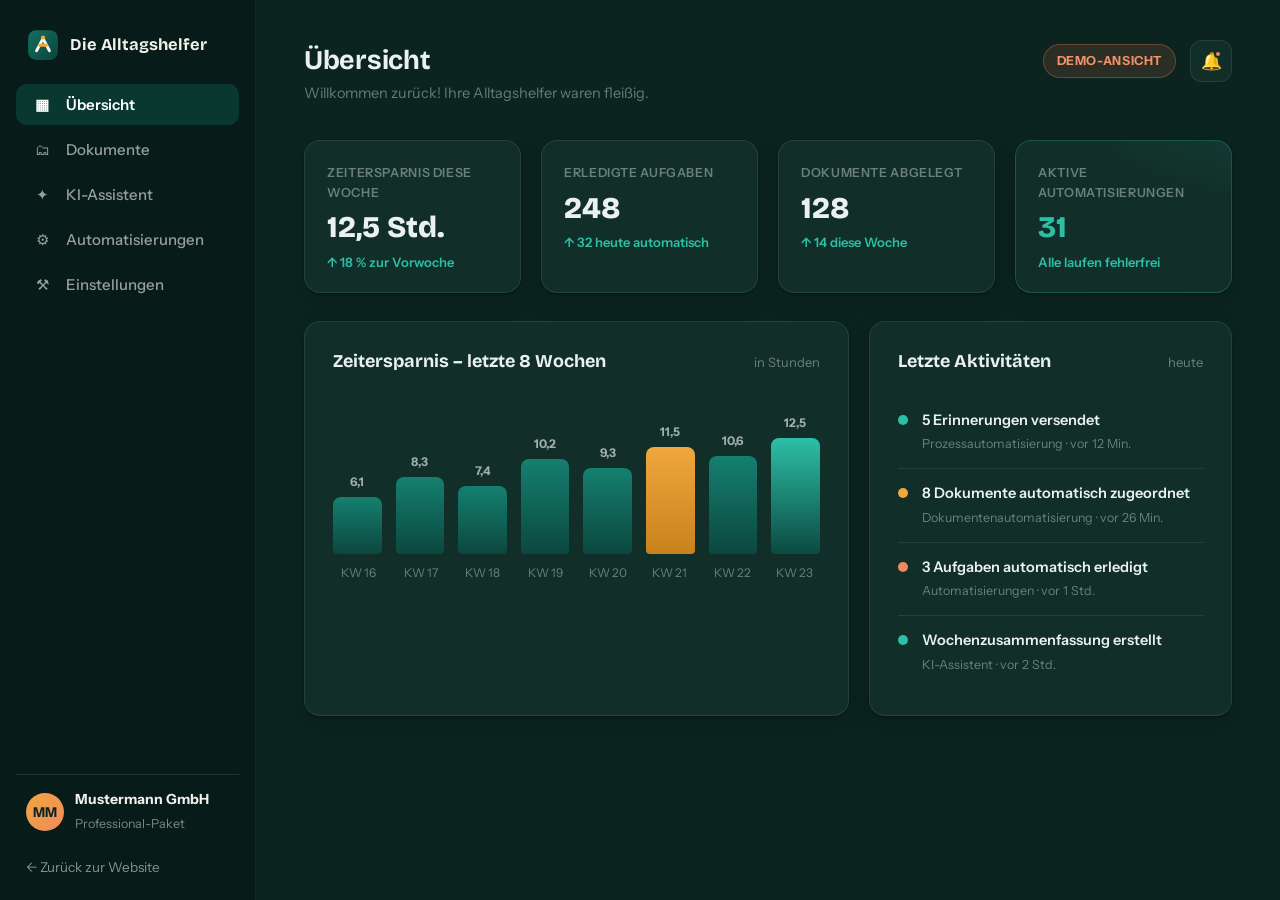
==== commit e1dbd867: "Letzte Buchhaltungs-Spuren entfernt (KI-Assistent-Chat + README) - Demo-Chat im Dashboard: "offene R" ====
--- a/dashboard.html
+++ b/dashboard.html
@@ -151,8 +151,8 @@
           </div>
           <div class="chat" id="chatLog">
             <div class="msg bot">Guten Morgen! Ich habe Ihre Wochenzusammenfassung vorbereitet. Womit kann ich helfen?</div>
-            <div class="msg user">Wie viele offene Rechnungen haben wir aktuell?</div>
-            <div class="msg bot">Aktuell sind <strong>7 Rechnungen offen</strong> mit einem Gesamtbetrag von <strong>14.230 €</strong>. Zwei davon überschreiten das Zahlungsziel diese Woche – soll ich Erinnerungen vorbereiten?</div>
+            <div class="msg user">Welche Aufgaben stehen heute an?</div>
+            <div class="msg bot">Heute stehen <strong>5 Aufgaben</strong> an, davon 2 mit Frist. Außerdem warten <strong>3 Dokumente</strong> auf Ihre Freigabe – soll ich sie zur Durchsicht öffnen?</div>
           </div>
           <form class="chat-input" id="chatForm">
             <input type="text" id="chatText" placeholder="Frage stellen, z. B. „Fasse die Woche zusammen“ …" autocomplete="off">
